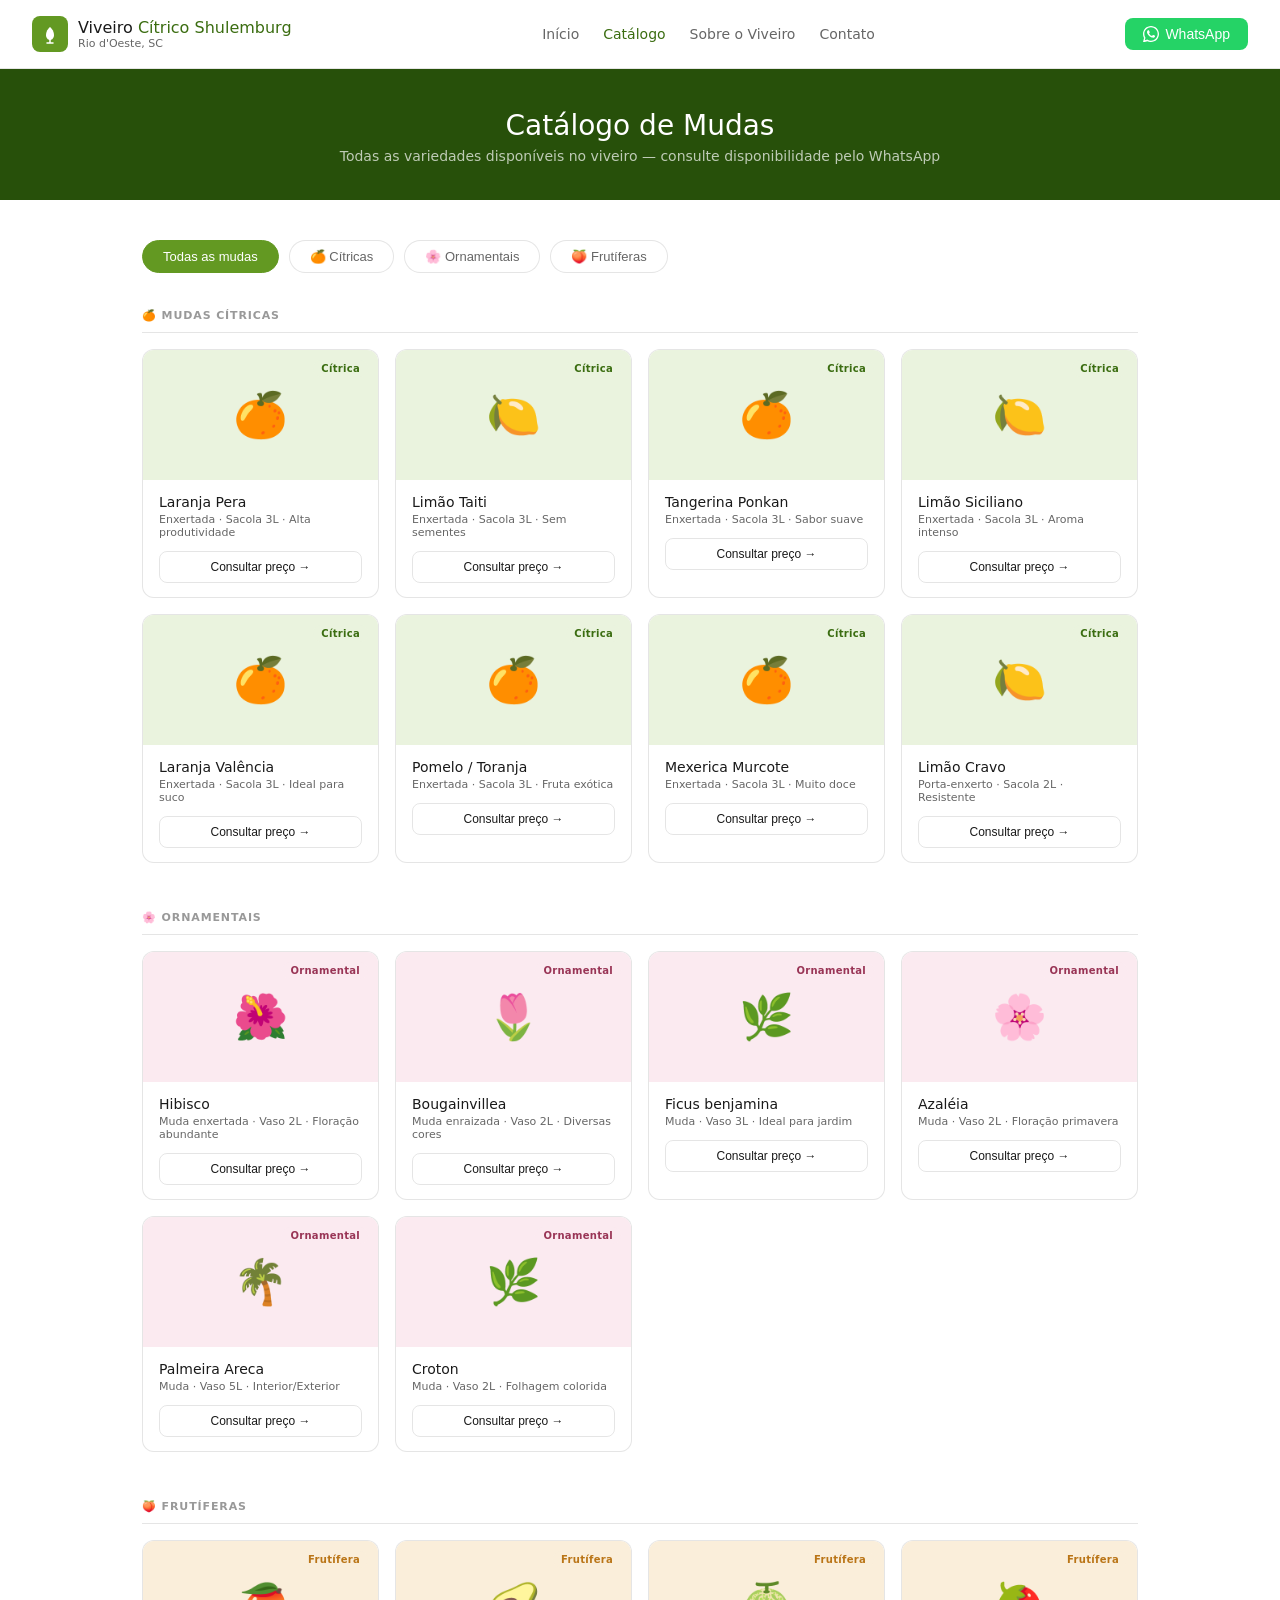
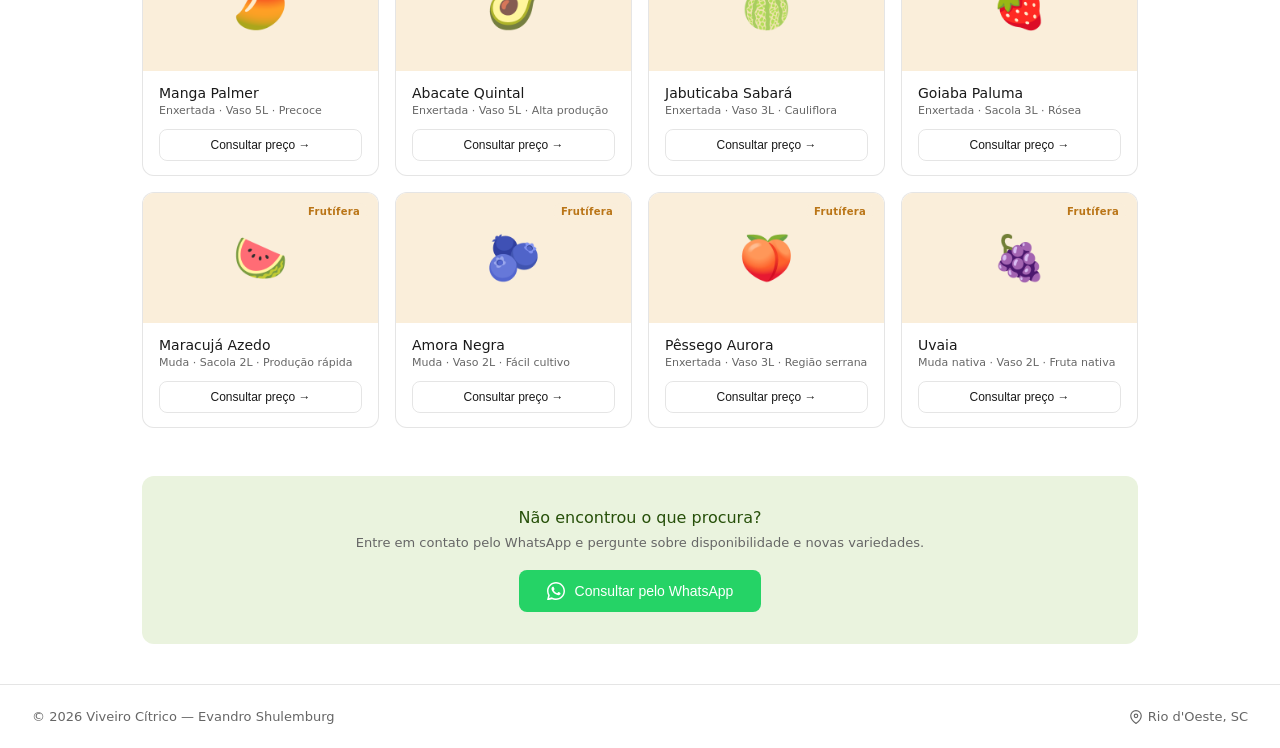
==== catalogo.html @ db536ab5 "Add files via upload" ====
<!DOCTYPE html>
<html lang="pt-BR">
<head>
  <meta charset="UTF-8" />
  <meta name="viewport" content="width=device-width, initial-scale=1.0" />
  <title>Catálogo — Viveiro Cítrico Shulemburg</title>
  <meta name="description" content="Catálogo completo de mudas cítricas, ornamentais e frutíferas. Viveiro Cítrico Shulemburg, Rio d'Oeste - SC." />
  <link rel="stylesheet" href="style.css" />
  <style>
    /* ===== CATÁLOGO PAGE ===== */
    .catalogo-hero {
      background: var(--green-dark);
      padding: 40px 32px 36px;
      text-align: center;
    }
    .catalogo-hero h1 {
      font-size: 28px;
      font-weight: 500;
      color: #fff;
      margin-bottom: 6px;
    }
    .catalogo-hero p {
      font-size: 14px;
      color: rgba(255,255,255,0.7);
    }

    .catalogo-body {
      max-width: 1060px;
      margin: 0 auto;
      padding: 40px 32px;
    }

    /* Filtros */
    .filtros {
      display: flex;
      gap: 10px;
      flex-wrap: wrap;
      margin-bottom: 36px;
    }
    .filtro-btn {
      padding: 8px 20px;
      border-radius: 24px;
      border: 1.5px solid var(--border);
      background: var(--white);
      font-size: 13px;
      cursor: pointer;
      color: var(--text-secondary);
      font-weight: 500;
      transition: all 0.15s;
    }
    .filtro-btn:hover {
      border-color: var(--green-main);
      color: var(--green-mid);
    }
    .filtro-btn.ativo {
      background: var(--green-main);
      border-color: var(--green-main);
      color: #fff;
    }

    /* Grid de produtos */
    .cat-products-grid {
      display: grid;
      grid-template-columns: repeat(4, minmax(0, 1fr));
      gap: 16px;
    }

    .cat-prod-card {
      background: var(--white);
      border: 0.5px solid var(--border);
      border-radius: var(--radius-lg);
      overflow: hidden;
      transition: border-color 0.15s, box-shadow 0.15s;
      cursor: pointer;
    }
    .cat-prod-card:hover {
      border-color: var(--green-main);
      box-shadow: 0 4px 16px rgba(99,153,34,0.1);
    }
    .cat-prod-img {
      height: 130px;
      display: flex;
      align-items: center;
      justify-content: center;
      font-size: 44px;
      position: relative;
    }
    .cat-prod-badge {
      position: absolute;
      top: 10px;
      right: 10px;
      font-size: 10px;
      font-weight: 600;
      padding: 3px 8px;
      border-radius: 10px;
      letter-spacing: 0.03em;
    }
    .badge-citrico   { background: var(--green-light); color: var(--green-mid); }
    .badge-ornamental{ background: var(--pink-light); color: var(--pink-main); }
    .badge-frutifera { background: var(--amber-light); color: var(--amber-main); }

    .cat-prod-body {
      padding: 14px 16px;
    }
    .cat-prod-name {
      font-size: 14px;
      font-weight: 500;
      color: var(--text-primary);
      margin-bottom: 3px;
    }
    .cat-prod-detail {
      font-size: 11px;
      color: var(--text-secondary);
      margin-bottom: 12px;
    }
    .cat-prod-cta {
      display: block;
      width: 100%;
      background: transparent;
      border: 0.5px solid var(--border);
      border-radius: var(--radius-md);
      padding: 8px;
      font-size: 12px;
      cursor: pointer;
      color: var(--text-primary);
      transition: background 0.15s;
    }
    .cat-prod-cta:hover {
      background: var(--bg-secondary);
    }

    .catalogo-section-label {
      font-size: 11px;
      font-weight: 600;
      letter-spacing: 0.08em;
      text-transform: uppercase;
      color: var(--text-muted);
      margin-bottom: 16px;
      padding-bottom: 10px;
      border-bottom: 0.5px solid var(--border);
    }

    .catalogo-group {
      margin-bottom: 48px;
    }

    .empty-state {
      text-align: center;
      padding: 60px 20px;
      color: var(--text-secondary);
      font-size: 15px;
    }

    @media (max-width: 900px) {
      .cat-products-grid { grid-template-columns: repeat(3, 1fr); }
    }
    @media (max-width: 680px) {
      .cat-products-grid { grid-template-columns: repeat(2, 1fr); }
    }
    @media (max-width: 420px) {
      .cat-products-grid { grid-template-columns: 1fr; }
    }
  </style>
</head>
<body>

  <!-- NAVBAR -->
  <nav class="nav">
    <a href="index.html" class="logo" style="text-decoration:none;">
      <div class="logo-icon">
        <svg viewBox="0 0 20 20" fill="none" xmlns="http://www.w3.org/2000/svg">
          <path d="M10 3C10 3 6 6 6 11C6 13.8 7.8 16 10 16C12.2 16 14 13.8 14 11C14 6 10 3 10 3Z" fill="white"/>
          <path d="M10 16V19M7 19H13" stroke="white" stroke-width="1.5" stroke-linecap="round"/>
        </svg>
      </div>
      <div>
        <div class="logo-name">Viveiro <span>Cítrico Shulemburg</span></div>
        <div class="logo-sub">Rio d'Oeste, SC</div>
      </div>
    </a>
    <div class="nav-links">
      <a href="index.html">Início</a>
      <a href="catalogo.html" class="active">Catálogo</a>
      <a href="viveiro.html">Sobre o Viveiro</a>
      <a href="index.html#contato">Contato</a>
    </div>
    <button class="wpp-btn">
      <svg width="16" height="16" viewBox="0 0 24 24" fill="currentColor">
        <path d="M17.472 14.382c-.297-.149-1.758-.867-2.03-.967-.273-.099-.471-.148-.67.15-.197.297-.767.966-.94 1.164-.173.199-.347.223-.644.075-.297-.15-1.255-.463-2.39-1.475-.883-.788-1.48-1.761-1.653-2.059-.173-.297-.018-.458.13-.606.134-.133.298-.347.446-.52.149-.174.198-.298.298-.497.099-.198.05-.371-.025-.52-.075-.149-.669-1.612-.916-2.207-.242-.579-.487-.5-.669-.51-.173-.008-.371-.01-.57-.01-.198 0-.52.074-.792.372-.272.297-1.04 1.016-1.04 2.479 0 1.462 1.065 2.875 1.213 3.074.149.198 2.096 3.2 5.077 4.487.709.306 1.262.489 1.694.625.712.227 1.36.195 1.871.118.571-.085 1.758-.719 2.006-1.413.248-.694.248-1.289.173-1.413-.074-.124-.272-.198-.57-.347z"/>
        <path d="M12 0C5.373 0 0 5.373 0 12c0 2.123.554 4.118 1.522 5.847L.057 23.853a.5.5 0 0 0 .609.608l6.007-1.464A11.939 11.939 0 0 0 12 24c6.627 0 12-5.373 12-12S18.627 0 12 0zm0 22a9.952 9.952 0 0 1-5.093-1.396l-.363-.215-3.769.918.936-3.669-.236-.378A9.952 9.952 0 0 1 2 12C2 6.477 6.477 2 12 2s10 4.477 10 10-4.477 10-10 10z"/>
      </svg>
      WhatsApp
    </button>
  </nav>

  <!-- HERO DA PÁGINA -->
  <div class="catalogo-hero">
    <h1>Catálogo de Mudas</h1>
    <p>Todas as variedades disponíveis no viveiro — consulte disponibilidade pelo WhatsApp</p>
  </div>

  <!-- CORPO DO CATÁLOGO -->
  <div class="catalogo-body">

    <!-- FILTROS -->
    <div class="filtros">
      <button class="filtro-btn ativo" data-cat="todos">Todas as mudas</button>
      <button class="filtro-btn" data-cat="citrico">🍊 Cítricas</button>
      <button class="filtro-btn" data-cat="ornamental">🌸 Ornamentais</button>
      <button class="filtro-btn" data-cat="frutifera">🍑 Frutíferas</button>
    </div>

    <!-- GRUPO: CÍTRICAS -->
    <div class="catalogo-group" data-group="citrico">
      <div class="catalogo-section-label">🍊 Mudas Cítricas</div>
      <div class="cat-products-grid">

        <div class="cat-prod-card" data-cat="citrico">
          <div class="cat-prod-img" style="background:#EAF3DE;">🍊
            <span class="cat-prod-badge badge-citrico">Cítrica</span>
          </div>
          <div class="cat-prod-body">
            <div class="cat-prod-name">Laranja Pera</div>
            <div class="cat-prod-detail">Enxertada · Sacola 3L · Alta produtividade</div>
            <button class="cat-prod-cta">Consultar preço →</button>
          </div>
        </div>

        <div class="cat-prod-card" data-cat="citrico">
          <div class="cat-prod-img" style="background:#EAF3DE;">🍋
            <span class="cat-prod-badge badge-citrico">Cítrica</span>
          </div>
          <div class="cat-prod-body">
            <div class="cat-prod-name">Limão Taiti</div>
            <div class="cat-prod-detail">Enxertada · Sacola 3L · Sem sementes</div>
            <button class="cat-prod-cta">Consultar preço →</button>
          </div>
        </div>

        <div class="cat-prod-card" data-cat="citrico">
          <div class="cat-prod-img" style="background:#EAF3DE;">🍊
            <span class="cat-prod-badge badge-citrico">Cítrica</span>
          </div>
          <div class="cat-prod-body">
            <div class="cat-prod-name">Tangerina Ponkan</div>
            <div class="cat-prod-detail">Enxertada · Sacola 3L · Sabor suave</div>
            <button class="cat-prod-cta">Consultar preço →</button>
          </div>
        </div>

        <div class="cat-prod-card" data-cat="citrico">
          <div class="cat-prod-img" style="background:#EAF3DE;">🍋
            <span class="cat-prod-badge badge-citrico">Cítrica</span>
          </div>
          <div class="cat-prod-body">
            <div class="cat-prod-name">Limão Siciliano</div>
            <div class="cat-prod-detail">Enxertada · Sacola 3L · Aroma intenso</div>
            <button class="cat-prod-cta">Consultar preço →</button>
          </div>
        </div>

        <div class="cat-prod-card" data-cat="citrico">
          <div class="cat-prod-img" style="background:#EAF3DE;">🍊
            <span class="cat-prod-badge badge-citrico">Cítrica</span>
          </div>
          <div class="cat-prod-body">
            <div class="cat-prod-name">Laranja Valência</div>
            <div class="cat-prod-detail">Enxertada · Sacola 3L · Ideal para suco</div>
            <button class="cat-prod-cta">Consultar preço →</button>
          </div>
        </div>

        <div class="cat-prod-card" data-cat="citrico">
          <div class="cat-prod-img" style="background:#EAF3DE;">🍊
            <span class="cat-prod-badge badge-citrico">Cítrica</span>
          </div>
          <div class="cat-prod-body">
            <div class="cat-prod-name">Pomelo / Toranja</div>
            <div class="cat-prod-detail">Enxertada · Sacola 3L · Fruta exótica</div>
            <button class="cat-prod-cta">Consultar preço →</button>
          </div>
        </div>

        <div class="cat-prod-card" data-cat="citrico">
          <div class="cat-prod-img" style="background:#EAF3DE;">🍊
            <span class="cat-prod-badge badge-citrico">Cítrica</span>
          </div>
          <div class="cat-prod-body">
            <div class="cat-prod-name">Mexerica Murcote</div>
            <div class="cat-prod-detail">Enxertada · Sacola 3L · Muito doce</div>
            <button class="cat-prod-cta">Consultar preço →</button>
          </div>
        </div>

        <div class="cat-prod-card" data-cat="citrico">
          <div class="cat-prod-img" style="background:#EAF3DE;">🍋
            <span class="cat-prod-badge badge-citrico">Cítrica</span>
          </div>
          <div class="cat-prod-body">
            <div class="cat-prod-name">Limão Cravo</div>
            <div class="cat-prod-detail">Porta-enxerto · Sacola 2L · Resistente</div>
            <button class="cat-prod-cta">Consultar preço →</button>
          </div>
        </div>

      </div>
    </div>

    <!-- GRUPO: ORNAMENTAIS -->
    <div class="catalogo-group" data-group="ornamental">
      <div class="catalogo-section-label">🌸 Ornamentais</div>
      <div class="cat-products-grid">

        <div class="cat-prod-card" data-cat="ornamental">
          <div class="cat-prod-img" style="background:#FBEAF0;">🌺
            <span class="cat-prod-badge badge-ornamental">Ornamental</span>
          </div>
          <div class="cat-prod-body">
            <div class="cat-prod-name">Hibisco</div>
            <div class="cat-prod-detail">Muda enxertada · Vaso 2L · Floração abundante</div>
            <button class="cat-prod-cta">Consultar preço →</button>
          </div>
        </div>

        <div class="cat-prod-card" data-cat="ornamental">
          <div class="cat-prod-img" style="background:#FBEAF0;">🌷
            <span class="cat-prod-badge badge-ornamental">Ornamental</span>
          </div>
          <div class="cat-prod-body">
            <div class="cat-prod-name">Bougainvillea</div>
            <div class="cat-prod-detail">Muda enraizada · Vaso 2L · Diversas cores</div>
            <button class="cat-prod-cta">Consultar preço →</button>
          </div>
        </div>

        <div class="cat-prod-card" data-cat="ornamental">
          <div class="cat-prod-img" style="background:#FBEAF0;">🌿
            <span class="cat-prod-badge badge-ornamental">Ornamental</span>
          </div>
          <div class="cat-prod-body">
            <div class="cat-prod-name">Ficus benjamina</div>
            <div class="cat-prod-detail">Muda · Vaso 3L · Ideal para jardim</div>
            <button class="cat-prod-cta">Consultar preço →</button>
          </div>
        </div>

        <div class="cat-prod-card" data-cat="ornamental">
          <div class="cat-prod-img" style="background:#FBEAF0;">🌸
            <span class="cat-prod-badge badge-ornamental">Ornamental</span>
          </div>
          <div class="cat-prod-body">
            <div class="cat-prod-name">Azaléia</div>
            <div class="cat-prod-detail">Muda · Vaso 2L · Floração primavera</div>
            <button class="cat-prod-cta">Consultar preço →</button>
          </div>
        </div>

        <div class="cat-prod-card" data-cat="ornamental">
          <div class="cat-prod-img" style="background:#FBEAF0;">🌴
            <span class="cat-prod-badge badge-ornamental">Ornamental</span>
          </div>
          <div class="cat-prod-body">
            <div class="cat-prod-name">Palmeira Areca</div>
            <div class="cat-prod-detail">Muda · Vaso 5L · Interior/Exterior</div>
            <button class="cat-prod-cta">Consultar preço →</button>
          </div>
        </div>

        <div class="cat-prod-card" data-cat="ornamental">
          <div class="cat-prod-img" style="background:#FBEAF0;">🌿
            <span class="cat-prod-badge badge-ornamental">Ornamental</span>
          </div>
          <div class="cat-prod-body">
            <div class="cat-prod-name">Croton</div>
            <div class="cat-prod-detail">Muda · Vaso 2L · Folhagem colorida</div>
            <button class="cat-prod-cta">Consultar preço →</button>
          </div>
        </div>

      </div>
    </div>

    <!-- GRUPO: FRUTÍFERAS -->
    <div class="catalogo-group" data-group="frutifera">
      <div class="catalogo-section-label">🍑 Frutíferas</div>
      <div class="cat-products-grid">

        <div class="cat-prod-card" data-cat="frutifera">
          <div class="cat-prod-img" style="background:#FAEEDA;">🥭
            <span class="cat-prod-badge badge-frutifera">Frutífera</span>
          </div>
          <div class="cat-prod-body">
            <div class="cat-prod-name">Manga Palmer</div>
            <div class="cat-prod-detail">Enxertada · Vaso 5L · Precoce</div>
            <button class="cat-prod-cta">Consultar preço →</button>
          </div>
        </div>

        <div class="cat-prod-card" data-cat="frutifera">
          <div class="cat-prod-img" style="background:#FAEEDA;">🥑
            <span class="cat-prod-badge badge-frutifera">Frutífera</span>
          </div>
          <div class="cat-prod-body">
            <div class="cat-prod-name">Abacate Quintal</div>
            <div class="cat-prod-detail">Enxertada · Vaso 5L · Alta produção</div>
            <button class="cat-prod-cta">Consultar preço →</button>
          </div>
        </div>

        <div class="cat-prod-card" data-cat="frutifera">
          <div class="cat-prod-img" style="background:#FAEEDA;">🍈
            <span class="cat-prod-badge badge-frutifera">Frutífera</span>
          </div>
          <div class="cat-prod-body">
            <div class="cat-prod-name">Jabuticaba Sabará</div>
            <div class="cat-prod-detail">Enxertada · Vaso 3L · Cauliflora</div>
            <button class="cat-prod-cta">Consultar preço →</button>
          </div>
        </div>

        <div class="cat-prod-card" data-cat="frutifera">
          <div class="cat-prod-img" style="background:#FAEEDA;">🍓
            <span class="cat-prod-badge badge-frutifera">Frutífera</span>
          </div>
          <div class="cat-prod-body">
            <div class="cat-prod-name">Goiaba Paluma</div>
            <div class="cat-prod-detail">Enxertada · Sacola 3L · Rósea</div>
            <button class="cat-prod-cta">Consultar preço →</button>
          </div>
        </div>

        <div class="cat-prod-card" data-cat="frutifera">
          <div class="cat-prod-img" style="background:#FAEEDA;">🍉
            <span class="cat-prod-badge badge-frutifera">Frutífera</span>
          </div>
          <div class="cat-prod-body">
            <div class="cat-prod-name">Maracujá Azedo</div>
            <div class="cat-prod-detail">Muda · Sacola 2L · Produção rápida</div>
            <button class="cat-prod-cta">Consultar preço →</button>
          </div>
        </div>

        <div class="cat-prod-card" data-cat="frutifera">
          <div class="cat-prod-img" style="background:#FAEEDA;">🫐
            <span class="cat-prod-badge badge-frutifera">Frutífera</span>
          </div>
          <div class="cat-prod-body">
            <div class="cat-prod-name">Amora Negra</div>
            <div class="cat-prod-detail">Muda · Vaso 2L · Fácil cultivo</div>
            <button class="cat-prod-cta">Consultar preço →</button>
          </div>
        </div>

        <div class="cat-prod-card" data-cat="frutifera">
          <div class="cat-prod-img" style="background:#FAEEDA;">🍑
            <span class="cat-prod-badge badge-frutifera">Frutífera</span>
          </div>
          <div class="cat-prod-body">
            <div class="cat-prod-name">Pêssego Aurora</div>
            <div class="cat-prod-detail">Enxertada · Vaso 3L · Região serrana</div>
            <button class="cat-prod-cta">Consultar preço →</button>
          </div>
        </div>

        <div class="cat-prod-card" data-cat="frutifera">
          <div class="cat-prod-img" style="background:#FAEEDA;">🍇
            <span class="cat-prod-badge badge-frutifera">Frutífera</span>
          </div>
          <div class="cat-prod-body">
            <div class="cat-prod-name">Uvaia</div>
            <div class="cat-prod-detail">Muda nativa · Vaso 2L · Fruta nativa</div>
            <button class="cat-prod-cta">Consultar preço →</button>
          </div>
        </div>

      </div>
    </div>

    <!-- CTA -->
    <div style="background: var(--green-light); border-radius: var(--radius-lg); padding: 32px; text-align:center; margin-top: 8px;">
      <div style="font-size:16px; font-weight:500; color: var(--green-dark); margin-bottom:8px;">Não encontrou o que procura?</div>
      <p style="font-size:13px; color: var(--text-secondary); margin-bottom:20px;">Entre em contato pelo WhatsApp e pergunte sobre disponibilidade e novas variedades.</p>
      <button class="wpp-big" style="font-size:14px; padding: 12px 28px;">
        <svg width="18" height="18" viewBox="0 0 24 24" fill="currentColor">
          <path d="M17.472 14.382c-.297-.149-1.758-.867-2.03-.967-.273-.099-.471-.148-.67.15-.197.297-.767.966-.94 1.164-.173.199-.347.223-.644.075-.297-.15-1.255-.463-2.39-1.475-.883-.788-1.48-1.761-1.653-2.059-.173-.297-.018-.458.13-.606.134-.133.298-.347.446-.52.149-.174.198-.298.298-.497.099-.198.05-.371-.025-.52-.075-.149-.669-1.612-.916-2.207-.242-.579-.487-.5-.669-.51-.173-.008-.371-.01-.57-.01-.198 0-.52.074-.792.372-.272.297-1.04 1.016-1.04 2.479 0 1.462 1.065 2.875 1.213 3.074.149.198 2.096 3.2 5.077 4.487.709.306 1.262.489 1.694.625.712.227 1.36.195 1.871.118.571-.085 1.758-.719 2.006-1.413.248-.694.248-1.289.173-1.413-.074-.124-.272-.198-.57-.347z"/>
          <path d="M12 0C5.373 0 0 5.373 0 12c0 2.123.554 4.118 1.522 5.847L.057 23.853a.5.5 0 0 0 .609.608l6.007-1.464A11.939 11.939 0 0 0 12 24c6.627 0 12-5.373 12-12S18.627 0 12 0zm0 22a9.952 9.952 0 0 1-5.093-1.396l-.363-.215-3.769.918.936-3.669-.236-.378A9.952 9.952 0 0 1 2 12C2 6.477 6.477 2 12 2s10 4.477 10 10-4.477 10-10 10z"/>
        </svg>
        Consultar pelo WhatsApp
      </button>
    </div>

  </div>

  <!-- FOOTER -->
  <footer class="footer">
    <div class="footer-copy">&copy; 2026 Viveiro Cítrico &mdash; Evandro Shulemburg</div>
    <div class="footer-loc">
      <svg width="14" height="14" viewBox="0 0 24 24" fill="none" stroke="currentColor" stroke-width="2">
        <path d="M21 10c0 7-9 13-9 13s-9-6-9-13a9 9 0 0 1 18 0z"/>
        <circle cx="12" cy="10" r="3"/>
      </svg>
      Rio d'Oeste, SC
    </div>
  </footer>

  <script src="script.js"></script>
  <script>
    // Filtro de categorias
    const filtros = document.querySelectorAll('.filtro-btn');
    const grupos = document.querySelectorAll('.catalogo-group');

    function aplicarFiltro(cat) {
      filtros.forEach(b => b.classList.toggle('ativo', b.dataset.cat === cat));

      if (cat === 'todos') {
        grupos.forEach(g => g.style.display = '');
      } else {
        grupos.forEach(g => {
          g.style.display = g.dataset.group === cat ? '' : 'none';
        });
      }
    }

    filtros.forEach(btn => {
      btn.addEventListener('click', () => aplicarFiltro(btn.dataset.cat));
    });

    // Aplica filtro via URL param (?cat=citrico)
    const params = new URLSearchParams(window.location.search);
    const catParam = params.get('cat');
    if (catParam) aplicarFiltro(catParam);

    // WhatsApp nos cards
    document.querySelectorAll('.cat-prod-cta').forEach(btn => {
      btn.addEventListener('click', (e) => {
        const nome = e.target.closest('.cat-prod-card').querySelector('.cat-prod-name').textContent;
        const WHATSAPP_NUMBER = '5547988612395';
        const msg = encodeURIComponent(`Olá! Gostaria de saber o preço e disponibilidade da muda de *${nome}*.`);
        window.open(`https://wa.me/${WHATSAPP_NUMBER}?text=${msg}`, '_blank');
      });
    });
  </script>
</body>
</html>
---- style.css ----
* {
  box-sizing: border-box;
  margin: 0;
  padding: 0;
}

:root {
  --green-dark: #27500A;
  --green-mid: #3B6D11;
  --green-main: #639922;
  --green-light: #EAF3DE;
  --green-pale: #C0DD97;
  --amber-main: #BA7517;
  --amber-light: #FAEEDA;
  --pink-main: #993556;
  --pink-light: #FBEAF0;
  --white: #ffffff;
  --text-primary: #1a1a1a;
  --text-secondary: #666666;
  --text-muted: #999999;
  --border: rgba(0,0,0,0.1);
  --bg-secondary: #f7f7f5;
  --radius-md: 8px;
  --radius-lg: 12px;
}

body {
  font-family: 'Segoe UI', system-ui, sans-serif;
  color: var(--text-primary);
  background: var(--white);
}

/* ===== NAVBAR ===== */
.nav {
  display: flex;
  justify-content: space-between;
  align-items: center;
  padding: 16px 32px;
  border-bottom: 0.5px solid var(--border);
  background: var(--white);
  position: sticky;
  top: 0;
  z-index: 10;
}

.logo {
  display: flex;
  align-items: center;
  gap: 10px;
}

.logo-icon {
  width: 36px;
  height: 36px;
  background: var(--green-main);
  border-radius: var(--radius-md);
  display: flex;
  align-items: center;
  justify-content: center;
}

.logo-icon svg {
  width: 20px;
  height: 20px;
}

.logo-name {
  font-size: 16px;
  font-weight: 500;
  color: var(--text-primary);
}

.logo-name span {
  color: var(--green-mid);
}

.logo-sub {
  font-size: 11px;
  color: var(--text-secondary);
}

.nav-links {
  display: flex;
  gap: 24px;
}

.nav-links a {
  font-size: 14px;
  color: var(--text-secondary);
  text-decoration: none;
  cursor: pointer;
  transition: color 0.15s;
}

.nav-links a:hover {
  color: var(--text-primary);
}

.nav-links a.active {
  color: var(--green-mid);
  font-weight: 500;
}

.wpp-btn {
  background: #25D366;
  color: #fff;
  border: none;
  padding: 8px 18px;
  border-radius: var(--radius-md);
  font-size: 14px;
  font-weight: 500;
  cursor: pointer;
  display: flex;
  align-items: center;
  gap: 6px;
  transition: background 0.15s;
}

.wpp-btn:hover {
  background: #1ebe5a;
}

/* ===== HERO ===== */
.hero {
  position: relative;
  height: 420px;
  display: flex;
  align-items: center;
  justify-content: center;
  flex-direction: column;
  text-align: center;
  padding: 0 24px;
  overflow: hidden;
}

.hero-bg {
  position: absolute;
  inset: 0;
  background: repeating-linear-gradient(
    135deg,
    #3B6D11 0px,
    #3B6D11 20px,
    #27500A 20px,
    #27500A 40px
  );
  opacity: 0.7;
}

.hero-overlay {
  position: absolute;
  inset: 0;
  background: rgba(0, 0, 0, 0.45);
}

.hero-content {
  position: relative;
  z-index: 2;
}

.hero-badge {
  background: rgba(255, 255, 255, 0.15);
  color: #fff;
  font-size: 12px;
  padding: 4px 14px;
  border-radius: 20px;
  border: 0.5px solid rgba(255, 255, 255, 0.3);
  display: inline-block;
  margin-bottom: 14px;
}

.hero h1 {
  font-size: 34px;
  font-weight: 500;
  color: #fff;
  margin-bottom: 12px;
  line-height: 1.2;
}

.hero h1 span {
  color: var(--green-pale);
}

.hero p {
  font-size: 15px;
  color: rgba(255, 255, 255, 0.8);
  max-width: 520px;
  margin: 0 auto 24px;
  line-height: 1.6;
}

.hero-actions {
  display: flex;
  gap: 12px;
  justify-content: center;
  flex-wrap: wrap;
}

.btn-primary {
  background: var(--green-main);
  color: #fff;
  border: none;
  padding: 12px 24px;
  border-radius: var(--radius-md);
  font-size: 14px;
  font-weight: 500;
  cursor: pointer;
  transition: background 0.15s;
}

.btn-primary:hover {
  background: var(--green-mid);
}

.btn-outline {
  background: transparent;
  color: #fff;
  border: 1.5px solid rgba(255, 255, 255, 0.6);
  padding: 12px 24px;
  border-radius: var(--radius-md);
  font-size: 14px;
  cursor: pointer;
  transition: background 0.15s;
}

.btn-outline:hover {
  background: rgba(255, 255, 255, 0.1);
}

/* ===== STATS BAR ===== */
.stats-bar {
  display: flex;
  justify-content: center;
  background: var(--white);
  border-bottom: 0.5px solid var(--border);
}

.stat-item {
  padding: 20px 40px;
  text-align: center;
  border-right: 0.5px solid var(--border);
}

.stat-item:last-child {
  border-right: none;
}

.stat-num {
  font-size: 22px;
  font-weight: 500;
  color: var(--green-mid);
}

.stat-label {
  font-size: 12px;
  color: var(--text-secondary);
  margin-top: 2px;
}

/* ===== SECTIONS ===== */
.section {
  padding: 48px 32px;
  max-width: 1000px;
  margin: 0 auto;
}

.section-title {
  font-size: 22px;
  font-weight: 500;
  color: var(--text-primary);
  margin-bottom: 6px;
}

.section-sub {
  font-size: 14px;
  color: var(--text-secondary);
  margin-bottom: 32px;
}

/* ===== CATEGORIES ===== */
.cat-grid {
  display: grid;
  grid-template-columns: repeat(3, minmax(0, 1fr));
  gap: 16px;
}

a.cat-card {
  text-decoration: none;
  color: inherit;
  display: block;
}

.cat-card {
  background: var(--white);
  border: 0.5px solid var(--border);
  border-radius: var(--radius-lg);
  padding: 24px 20px;
  cursor: pointer;
  transition: border-color 0.15s;
}

.cat-card:hover {
  border-color: var(--green-main);
}

.cat-icon {
  width: 44px;
  height: 44px;
  border-radius: var(--radius-md);
  display: flex;
  align-items: center;
  justify-content: center;
  margin-bottom: 14px;
  font-size: 22px;
}

.cat-icon.citrico  { background: var(--green-light); }
.cat-icon.ornamental { background: var(--pink-light); }
.cat-icon.frutifera  { background: var(--amber-light); }

.cat-name {
  font-size: 15px;
  font-weight: 500;
  color: var(--text-primary);
  margin-bottom: 4px;
}

.cat-desc {
  font-size: 13px;
  color: var(--text-secondary);
  line-height: 1.5;
}

.cat-tag {
  display: inline-block;
  margin-top: 12px;
  font-size: 11px;
  font-weight: 500;
  padding: 3px 10px;
  border-radius: 20px;
}

.tag-green  { background: var(--green-light);  color: var(--green-mid); }
.tag-pink   { background: var(--pink-light);   color: var(--pink-main); }
.tag-amber  { background: var(--amber-light);  color: var(--amber-main); }

/* ===== PRODUCTS ===== */
.products-grid {
  display: grid;
  grid-template-columns: repeat(4, minmax(0, 1fr));
  gap: 14px;
}

.prod-card {
  background: var(--white);
  border: 0.5px solid var(--border);
  border-radius: var(--radius-lg);
  overflow: hidden;
  transition: border-color 0.15s;
}

.prod-card:hover {
  border-color: var(--green-main);
}

.prod-img {
  height: 110px;
  display: flex;
  align-items: center;
  justify-content: center;
  font-size: 36px;
}

.prod-body {
  padding: 12px 14px;
}

.prod-name {
  font-size: 13px;
  font-weight: 500;
  color: var(--text-primary);
  margin-bottom: 4px;
}

.prod-detail {
  font-size: 11px;
  color: var(--text-secondary);
}

.prod-cta {
  display: block;
  width: 100%;
  margin-top: 10px;
  background: transparent;
  border: 0.5px solid var(--border);
  border-radius: var(--radius-md);
  padding: 7px;
  font-size: 12px;
  cursor: pointer;
  color: var(--text-primary);
  transition: background 0.15s;
}

.prod-cta:hover {
  background: var(--bg-secondary);
}

/* ===== TESTIMONIALS ===== */
.testimonials {
  background: var(--bg-secondary);
  padding: 48px 32px;
}

.test-inner {
  max-width: 1000px;
  margin: 0 auto;
}

.test-grid {
  display: grid;
  grid-template-columns: repeat(3, minmax(0, 1fr));
  gap: 16px;
  margin-top: 32px;
}

.test-card {
  background: var(--white);
  border: 0.5px solid var(--border);
  border-radius: var(--radius-lg);
  padding: 20px;
}

.test-stars {
  color: var(--amber-main);
  font-size: 14px;
  margin-bottom: 10px;
}

.test-text {
  font-size: 13px;
  color: var(--text-secondary);
  line-height: 1.6;
  margin-bottom: 14px;
}

.test-author {
  display: flex;
  align-items: center;
  gap: 10px;
  border-top: 0.5px solid var(--border);
  padding-top: 12px;
}

.test-avatar {
  width: 32px;
  height: 32px;
  border-radius: 50%;
  background: var(--green-light);
  display: flex;
  align-items: center;
  justify-content: center;
  font-size: 12px;
  font-weight: 500;
  color: var(--green-mid);
  flex-shrink: 0;
}

.test-info-name {
  font-size: 13px;
  font-weight: 500;
  color: var(--text-primary);
}

.test-info-loc {
  font-size: 11px;
  color: var(--text-secondary);
}

/* ===== CTA SECTION ===== */
.cta-section {
  background: var(--green-dark);
  padding: 48px 32px;
  text-align: center;
}

.cta-section h2 {
  font-size: 26px;
  font-weight: 500;
  color: #fff;
  margin-bottom: 10px;
}

.cta-section p {
  font-size: 15px;
  color: rgba(255, 255, 255, 0.75);
  margin-bottom: 28px;
}

.wpp-big {
  background: #25D366;
  color: #fff;
  border: none;
  padding: 14px 32px;
  border-radius: var(--radius-md);
  font-size: 16px;
  font-weight: 500;
  cursor: pointer;
  display: inline-flex;
  align-items: center;
  gap: 10px;
  transition: background 0.15s;
}

.wpp-big:hover {
  background: #1ebe5a;
}

/* ===== FOOTER ===== */
.footer {
  padding: 24px 32px;
  border-top: 0.5px solid var(--border);
  display: flex;
  justify-content: space-between;
  align-items: center;
  flex-wrap: wrap;
  gap: 12px;
}

.footer-copy {
  font-size: 13px;
  color: var(--text-secondary);
}

.footer-loc {
  font-size: 13px;
  color: var(--text-secondary);
  display: flex;
  align-items: center;
  gap: 5px;
}

/* ===== CATALOG LINK BUTTON ===== */
.btn-catalogo-link {
  background: var(--white);
  color: var(--green-mid);
  border: 1.5px solid var(--green-main);
  padding: 11px 28px;
  border-radius: var(--radius-md);
  font-size: 14px;
  font-weight: 500;
  cursor: pointer;
  transition: background 0.15s;
}
.btn-catalogo-link:hover {
  background: var(--green-light);
}

/* ===== CONTACT INFO ===== */
.contato__info {
  display: flex;
  justify-content: center;
  gap: 24px;
  flex-wrap: wrap;
  padding: 36px 32px;
  background: var(--bg-secondary);
  border-top: 0.5px solid var(--border);
}
.info-card {
  display: flex;
  gap: 12px;
  align-items: flex-start;
}
.info-card__icon {
  font-size: 20px;
  margin-top: 2px;
}
.info-card strong {
  display: block;
  font-size: 13px;
  color: var(--text-primary);
  margin-bottom: 3px;
}
.info-card p {
  font-size: 13px;
  color: var(--text-secondary);
  line-height: 1.5;
}
.contato__mapa {
  height: 300px;
  width: 100%;
}
.contato__mapa iframe {
  width: 100%;
  height: 100%;
  border: 0;
}

/* ===== RESPONSIVE ===== */
@media (max-width: 768px) {
  .nav-links { display: none; }
  .cat-grid { grid-template-columns: 1fr; }
  .products-grid { grid-template-columns: repeat(2, minmax(0, 1fr)); }
  .test-grid { grid-template-columns: 1fr; }
  .stats-bar { flex-wrap: wrap; }
  .stat-item { border-right: none; border-bottom: 0.5px solid var(--border); }
  .hero h1 { font-size: 26px; }
}
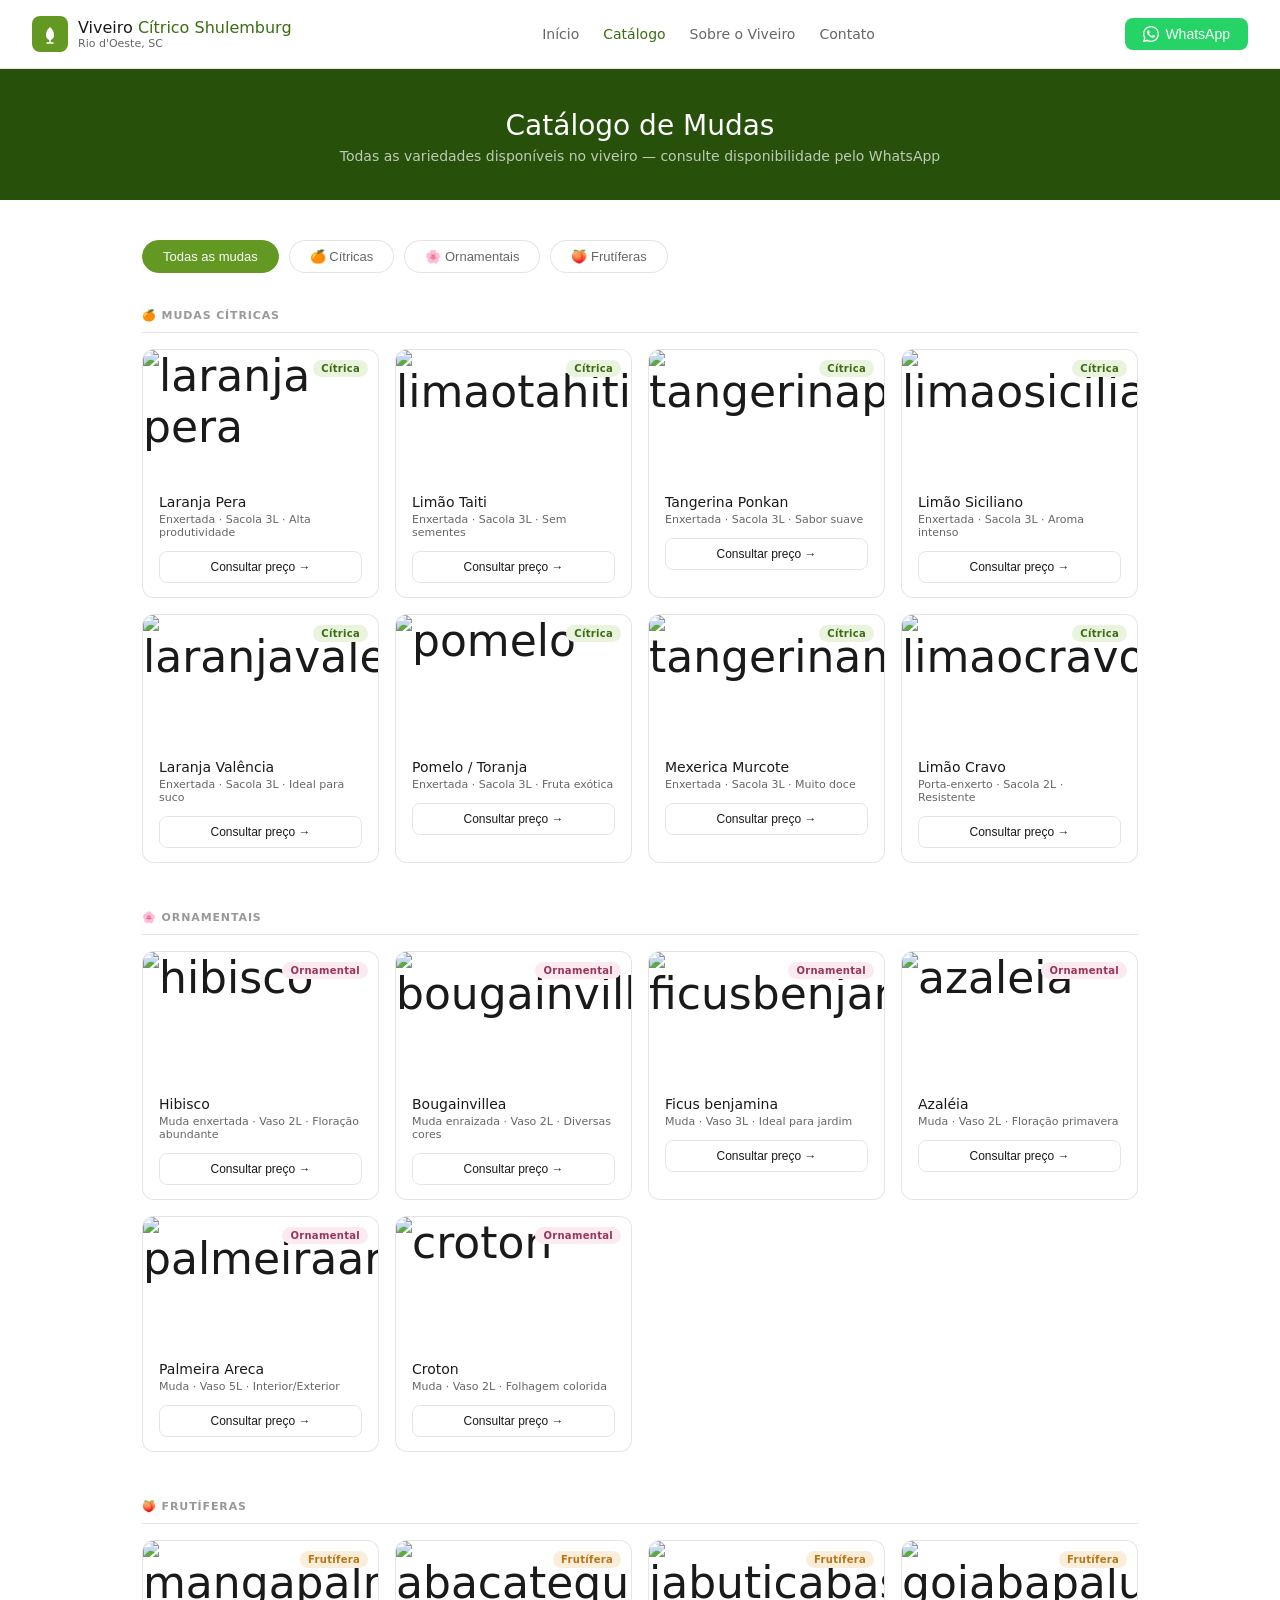
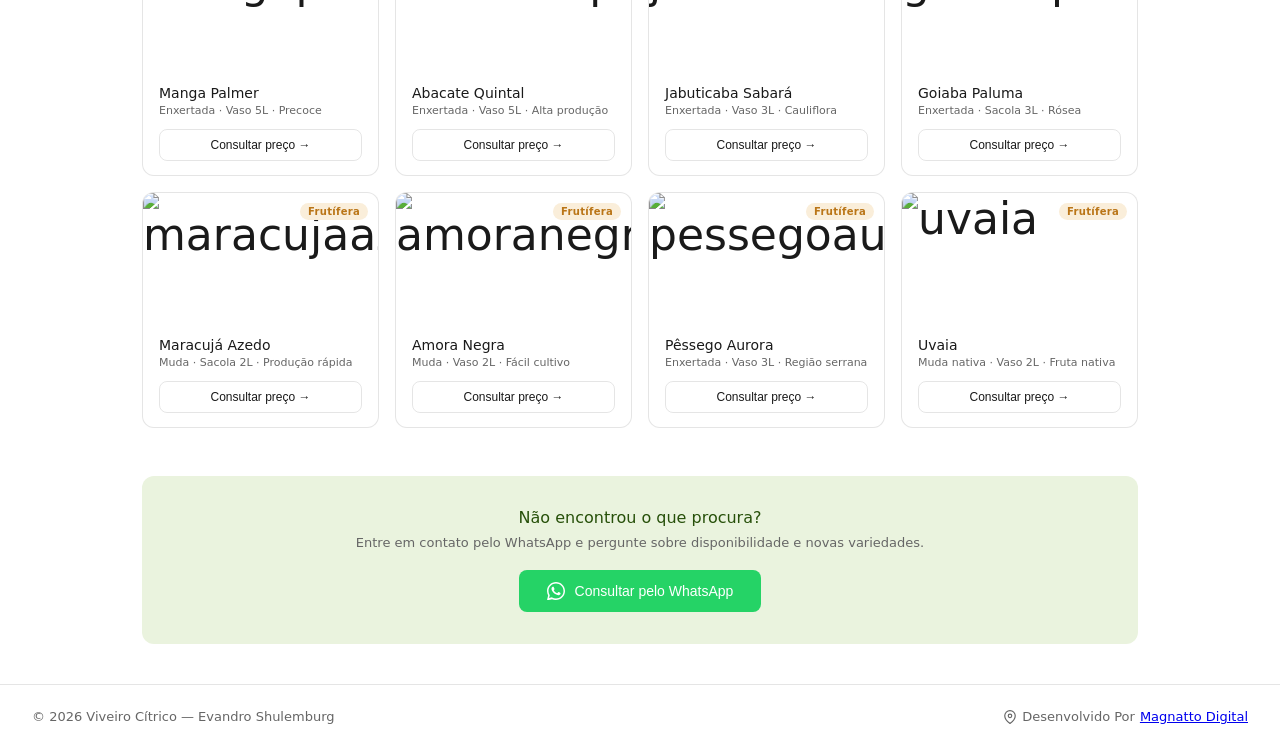
==== commit 861c9da2: "Add files via upload" ====
--- a/catalogo.html
+++ b/catalogo.html
@@ -6,6 +6,8 @@
   <title>Catálogo — Viveiro Cítrico Shulemburg</title>
   <meta name="description" content="Catálogo completo de mudas cítricas, ornamentais e frutíferas. Viveiro Cítrico Shulemburg, Rio d'Oeste - SC." />
   <link rel="stylesheet" href="style.css" />
+  <link rel="icon" href="favicon.svg" type="image/svg+xml">
+  <link rel="icon" href="favicon.svg" sizes="32x32">
   <style>
     /* ===== CATÁLOGO PAGE ===== */
     .catalogo-hero {
@@ -84,7 +86,15 @@
       justify-content: center;
       font-size: 44px;
       position: relative;
-    }
+      
+    }
+
+    .cat-prod-img img {
+      width: 100%;
+      height: 100%;
+      object-fit: contain;
+    }
+
     .cat-prod-badge {
       position: absolute;
       top: 10px;
@@ -191,7 +201,25 @@
       </svg>
       WhatsApp
     </button>
+    <button class="hamburger" id="hamburger" aria-label="Menu" aria-expanded="false">
+      <span></span><span></span><span></span>
+    </button>
   </nav>
+
+  <!-- MOBILE MENU -->
+  <div class="mobile-menu" id="mobileMenu">
+    <a href="index.html">Início</a>
+    <a href="catalogo.html" class="active">Catálogo</a>
+    <a href="viveiro.html">Sobre o Viveiro</a>
+    <a href="index.html#contato">Contato</a>
+    <a href="#" class="mobile-wpp wpp-btn">
+      <svg width="16" height="16" viewBox="0 0 24 24" fill="currentColor">
+        <path d="M17.472 14.382c-.297-.149-1.758-.867-2.03-.967-.273-.099-.471-.148-.67.15-.197.297-.767.966-.94 1.164-.173.199-.347.223-.644.075-.297-.15-1.255-.463-2.39-1.475-.883-.788-1.48-1.761-1.653-2.059-.173-.297-.018-.458.13-.606.134-.133.298-.347.446-.52.149-.174.198-.298.298-.497.099-.198.05-.371-.025-.52-.075-.149-.669-1.612-.916-2.207-.242-.579-.487-.5-.669-.51-.173-.008-.371-.01-.57-.01-.198 0-.52.074-.792.372-.272.297-1.04 1.016-1.04 2.479 0 1.462 1.065 2.875 1.213 3.074.149.198 2.096 3.2 5.077 4.487.709.306 1.262.489 1.694.625.712.227 1.36.195 1.871.118.571-.085 1.758-.719 2.006-1.413.248-.694.248-1.289.173-1.413-.074-.124-.272-.198-.57-.347z"/>
+        <path d="M12 0C5.373 0 0 5.373 0 12c0 2.123.554 4.118 1.522 5.847L.057 23.853a.5.5 0 0 0 .609.608l6.007-1.464A11.939 11.939 0 0 0 12 24c6.627 0 12-5.373 12-12S18.627 0 12 0zm0 22a9.952 9.952 0 0 1-5.093-1.396l-.363-.215-3.769.918.936-3.669-.236-.378A9.952 9.952 0 0 1 2 12C2 6.477 6.477 2 12 2s10 4.477 10 10-4.477 10-10 10z"/>
+      </svg>
+      WhatsApp
+    </a>
+  </div>
 
   <!-- HERO DA PÁGINA -->
   <div class="catalogo-hero">
@@ -216,7 +244,8 @@
       <div class="cat-products-grid">
 
         <div class="cat-prod-card" data-cat="citrico">
-          <div class="cat-prod-img" style="background:#EAF3DE;">🍊
+          <div class="cat-prod-img">
+            <img src="img/laranjapera.webp" alt="laranja pera">
             <span class="cat-prod-badge badge-citrico">Cítrica</span>
           </div>
           <div class="cat-prod-body">
@@ -227,7 +256,8 @@
         </div>
 
         <div class="cat-prod-card" data-cat="citrico">
-          <div class="cat-prod-img" style="background:#EAF3DE;">🍋
+          <div class="cat-prod-img">
+            <img src="img/limaotahiti.jpg" alt="limaotahiti">
             <span class="cat-prod-badge badge-citrico">Cítrica</span>
           </div>
           <div class="cat-prod-body">
@@ -238,7 +268,8 @@
         </div>
 
         <div class="cat-prod-card" data-cat="citrico">
-          <div class="cat-prod-img" style="background:#EAF3DE;">🍊
+          <div class="cat-prod-img">
+            <img src="img/tangerinaponkan.jpg" alt="tangerinaponkan">
             <span class="cat-prod-badge badge-citrico">Cítrica</span>
           </div>
           <div class="cat-prod-body">
@@ -249,7 +280,8 @@
         </div>
 
         <div class="cat-prod-card" data-cat="citrico">
-          <div class="cat-prod-img" style="background:#EAF3DE;">🍋
+          <div class="cat-prod-img">
+            <img src="img/limaosiciliano.webp" alt="limaosiciliano">
             <span class="cat-prod-badge badge-citrico">Cítrica</span>
           </div>
           <div class="cat-prod-body">
@@ -260,7 +292,8 @@
         </div>
 
         <div class="cat-prod-card" data-cat="citrico">
-          <div class="cat-prod-img" style="background:#EAF3DE;">🍊
+          <div class="cat-prod-img">
+            <img src="img/laranjavalencia.webp" alt="laranjavalencia">
             <span class="cat-prod-badge badge-citrico">Cítrica</span>
           </div>
           <div class="cat-prod-body">
@@ -271,7 +304,8 @@
         </div>
 
         <div class="cat-prod-card" data-cat="citrico">
-          <div class="cat-prod-img" style="background:#EAF3DE;">🍊
+          <div class="cat-prod-img">
+            <img src="img/pomelo.webp" alt="pomelo">
             <span class="cat-prod-badge badge-citrico">Cítrica</span>
           </div>
           <div class="cat-prod-body">
@@ -282,7 +316,8 @@
         </div>
 
         <div class="cat-prod-card" data-cat="citrico">
-          <div class="cat-prod-img" style="background:#EAF3DE;">🍊
+          <div class="cat-prod-img">
+            <img src="img/tangerinamurcot.webp" alt="tangerinamurcot">
             <span class="cat-prod-badge badge-citrico">Cítrica</span>
           </div>
           <div class="cat-prod-body">
@@ -293,7 +328,8 @@
         </div>
 
         <div class="cat-prod-card" data-cat="citrico">
-          <div class="cat-prod-img" style="background:#EAF3DE;">🍋
+          <div class="cat-prod-img">
+            <img src="img/limaocravo.webp" alt="limaocravo">
             <span class="cat-prod-badge badge-citrico">Cítrica</span>
           </div>
           <div class="cat-prod-body">
@@ -312,7 +348,8 @@
       <div class="cat-products-grid">
 
         <div class="cat-prod-card" data-cat="ornamental">
-          <div class="cat-prod-img" style="background:#FBEAF0;">🌺
+          <div class="cat-prod-img">
+            <img src="img/hibisco.webp" alt="hibisco">
             <span class="cat-prod-badge badge-ornamental">Ornamental</span>
           </div>
           <div class="cat-prod-body">
@@ -323,7 +360,8 @@
         </div>
 
         <div class="cat-prod-card" data-cat="ornamental">
-          <div class="cat-prod-img" style="background:#FBEAF0;">🌷
+          <div class="cat-prod-img">
+            <img src="img/bougainvillea.webp" alt="bougainvillea">
             <span class="cat-prod-badge badge-ornamental">Ornamental</span>
           </div>
           <div class="cat-prod-body">
@@ -334,7 +372,8 @@
         </div>
 
         <div class="cat-prod-card" data-cat="ornamental">
-          <div class="cat-prod-img" style="background:#FBEAF0;">🌿
+          <div class="cat-prod-img">
+            <img src="img/ficusbenjamina.webp" alt="ficusbenjamina">
             <span class="cat-prod-badge badge-ornamental">Ornamental</span>
           </div>
           <div class="cat-prod-body">
@@ -345,7 +384,8 @@
         </div>
 
         <div class="cat-prod-card" data-cat="ornamental">
-          <div class="cat-prod-img" style="background:#FBEAF0;">🌸
+          <div class="cat-prod-img">
+            <img src="img/azaleia.jpg" alt="azaleia">
             <span class="cat-prod-badge badge-ornamental">Ornamental</span>
           </div>
           <div class="cat-prod-body">
@@ -356,7 +396,8 @@
         </div>
 
         <div class="cat-prod-card" data-cat="ornamental">
-          <div class="cat-prod-img" style="background:#FBEAF0;">🌴
+          <div class="cat-prod-img">
+            <img src="img/palmeiraareca.webp" alt="palmeiraareca">
             <span class="cat-prod-badge badge-ornamental">Ornamental</span>
           </div>
           <div class="cat-prod-body">
@@ -367,7 +408,8 @@
         </div>
 
         <div class="cat-prod-card" data-cat="ornamental">
-          <div class="cat-prod-img" style="background:#FBEAF0;">🌿
+          <div class="cat-prod-img">
+            <img src="img/croton.jpeg" alt="croton">
             <span class="cat-prod-badge badge-ornamental">Ornamental</span>
           </div>
           <div class="cat-prod-body">
@@ -386,7 +428,8 @@
       <div class="cat-products-grid">
 
         <div class="cat-prod-card" data-cat="frutifera">
-          <div class="cat-prod-img" style="background:#FAEEDA;">🥭
+          <div class="cat-prod-img">
+            <img src="img/mangapalmer.jpeg" alt="mangapalmer">
             <span class="cat-prod-badge badge-frutifera">Frutífera</span>
           </div>
           <div class="cat-prod-body">
@@ -397,7 +440,8 @@
         </div>
 
         <div class="cat-prod-card" data-cat="frutifera">
-          <div class="cat-prod-img" style="background:#FAEEDA;">🥑
+          <div class="cat-prod-img">
+            <img src="img/abacatequintal.webp" alt="abacatequintal">
             <span class="cat-prod-badge badge-frutifera">Frutífera</span>
           </div>
           <div class="cat-prod-body">
@@ -408,7 +452,8 @@
         </div>
 
         <div class="cat-prod-card" data-cat="frutifera">
-          <div class="cat-prod-img" style="background:#FAEEDA;">🍈
+          <div class="cat-prod-img">
+            <img src="img/jabuticabasabara.webp" alt="jabuticabasabara">
             <span class="cat-prod-badge badge-frutifera">Frutífera</span>
           </div>
           <div class="cat-prod-body">
@@ -419,7 +464,8 @@
         </div>
 
         <div class="cat-prod-card" data-cat="frutifera">
-          <div class="cat-prod-img" style="background:#FAEEDA;">🍓
+          <div class="cat-prod-img">
+            <img src="img/goiabapaluma.webp" alt="goiabapaluma">
             <span class="cat-prod-badge badge-frutifera">Frutífera</span>
           </div>
           <div class="cat-prod-body">
@@ -430,7 +476,8 @@
         </div>
 
         <div class="cat-prod-card" data-cat="frutifera">
-          <div class="cat-prod-img" style="background:#FAEEDA;">🍉
+          <div class="cat-prod-img">
+            <img src="img/maracujaazedo.webp" alt="maracujaazedo">
             <span class="cat-prod-badge badge-frutifera">Frutífera</span>
           </div>
           <div class="cat-prod-body">
@@ -441,7 +488,8 @@
         </div>
 
         <div class="cat-prod-card" data-cat="frutifera">
-          <div class="cat-prod-img" style="background:#FAEEDA;">🫐
+          <div class="cat-prod-img">
+            <img src="img/amoranegra.webp" alt="amoranegra">
             <span class="cat-prod-badge badge-frutifera">Frutífera</span>
           </div>
           <div class="cat-prod-body">
@@ -452,7 +500,8 @@
         </div>
 
         <div class="cat-prod-card" data-cat="frutifera">
-          <div class="cat-prod-img" style="background:#FAEEDA;">🍑
+          <div class="cat-prod-img">
+            <img src="img/pessegoaurora.webp" alt="pessegoaurora">
             <span class="cat-prod-badge badge-frutifera">Frutífera</span>
           </div>
           <div class="cat-prod-body">
@@ -463,7 +512,8 @@
         </div>
 
         <div class="cat-prod-card" data-cat="frutifera">
-          <div class="cat-prod-img" style="background:#FAEEDA;">🍇
+          <div class="cat-prod-img">
+            <img src="img/uvaia.webp" alt="uvaia">
             <span class="cat-prod-badge badge-frutifera">Frutífera</span>
           </div>
           <div class="cat-prod-body">
@@ -499,7 +549,7 @@
         <path d="M21 10c0 7-9 13-9 13s-9-6-9-13a9 9 0 0 1 18 0z"/>
         <circle cx="12" cy="10" r="3"/>
       </svg>
-      Rio d'Oeste, SC
+      Desenvolvido Por  <a href="https://wa.me/5547988739362" target="_blank">Magnatto Digital</a>
     </div>
   </footer>
 
--- a/style.css
+++ b/style.css
@@ -136,21 +136,14 @@
 .hero-bg {
   position: absolute;
   inset: 0;
-  background: repeating-linear-gradient(
-    135deg,
-    #3B6D11 0px,
-    #3B6D11 20px,
-    #27500A 20px,
-    #27500A 40px
-  );
-  opacity: 0.7;
-}
-
-.hero-overlay {
-  position: absolute;
-  inset: 0;
-  background: rgba(0, 0, 0, 0.45);
-}
+  background:
+    radial-gradient(circle at center, rgba(0,0,0,0.2), rgba(0,0,0,0.6)),
+    linear-gradient(to bottom, rgba(0,0,0,0.1), rgba(0,0,0,0.5)),
+    url('img/hero.jpg');
+  background-size: cover;
+  background-position: center;
+}
+
 
 .hero-content {
   position: relative;
@@ -370,6 +363,12 @@
   font-size: 36px;
 }
 
+.prod-img img {
+  width: 100%;
+  height: 100%;
+  object-fit: contain;
+}
+
 .prod-body {
   padding: 12px 14px;
 }
@@ -594,9 +593,105 @@
   border: 0;
 }
 
+/* ===== HAMBURGER MENU ===== */
+.hamburger {
+  display: none;
+  flex-direction: column;
+  justify-content: center;
+  gap: 5px;
+  background: none;
+  border: none;
+  cursor: pointer;
+  padding: 6px;
+  border-radius: var(--radius-md);
+  transition: background 0.15s;
+}
+.hamburger:hover {
+  background: var(--bg-secondary);
+}
+.hamburger span {
+  display: block;
+  width: 22px;
+  height: 2px;
+  background: var(--text-primary);
+  border-radius: 2px;
+  transition: transform 0.25s ease, opacity 0.25s ease;
+  transform-origin: center;
+}
+.hamburger.open span:nth-child(1) {
+  transform: translateY(7px) rotate(45deg);
+}
+.hamburger.open span:nth-child(2) {
+  opacity: 0;
+  transform: scaleX(0);
+}
+.hamburger.open span:nth-child(3) {
+  transform: translateY(-7px) rotate(-45deg);
+}
+
+/* Mobile drawer */
+.mobile-menu {
+  display: none;
+  flex-direction: column;
+  position: fixed;
+  top: 65px;
+  left: 0;
+  right: 0;
+  background: var(--white);
+  border-bottom: 0.5px solid var(--border);
+  box-shadow: 0 8px 24px rgba(0,0,0,0.08);
+  z-index: 9;
+  padding: 8px 0 16px;
+  animation: slideDown 0.2s ease;
+}
+.mobile-menu.open {
+  display: flex;
+}
+@keyframes slideDown {
+  from { opacity: 0; transform: translateY(-8px); }
+  to   { opacity: 1; transform: translateY(0); }
+}
+.mobile-menu a {
+  padding: 13px 28px;
+  font-size: 15px;
+  color: var(--text-secondary);
+  text-decoration: none;
+  transition: background 0.15s, color 0.15s;
+}
+.mobile-menu a:hover {
+  background: var(--bg-secondary);
+  color: var(--text-primary);
+}
+.mobile-menu a.active {
+  color: var(--green-mid);
+  font-weight: 500;
+}
+.mobile-menu .mobile-wpp {
+  margin: 8px 24px 0;
+  background: #25D366;
+  color: #fff;
+  border: none;
+  padding: 11px 18px;
+  border-radius: var(--radius-md);
+  font-size: 14px;
+  font-weight: 500;
+  cursor: pointer;
+  display: flex;
+  align-items: center;
+  justify-content: center;
+  gap: 7px;
+  transition: background 0.15s;
+  text-decoration: none;
+}
+.mobile-menu .mobile-wpp:hover {
+  background: #1ebe5a;
+}
+
 /* ===== RESPONSIVE ===== */
 @media (max-width: 768px) {
   .nav-links { display: none; }
+  .wpp-btn { display: none; }
+  .hamburger { display: flex; }
   .cat-grid { grid-template-columns: 1fr; }
   .products-grid { grid-template-columns: repeat(2, minmax(0, 1fr)); }
   .test-grid { grid-template-columns: 1fr; }
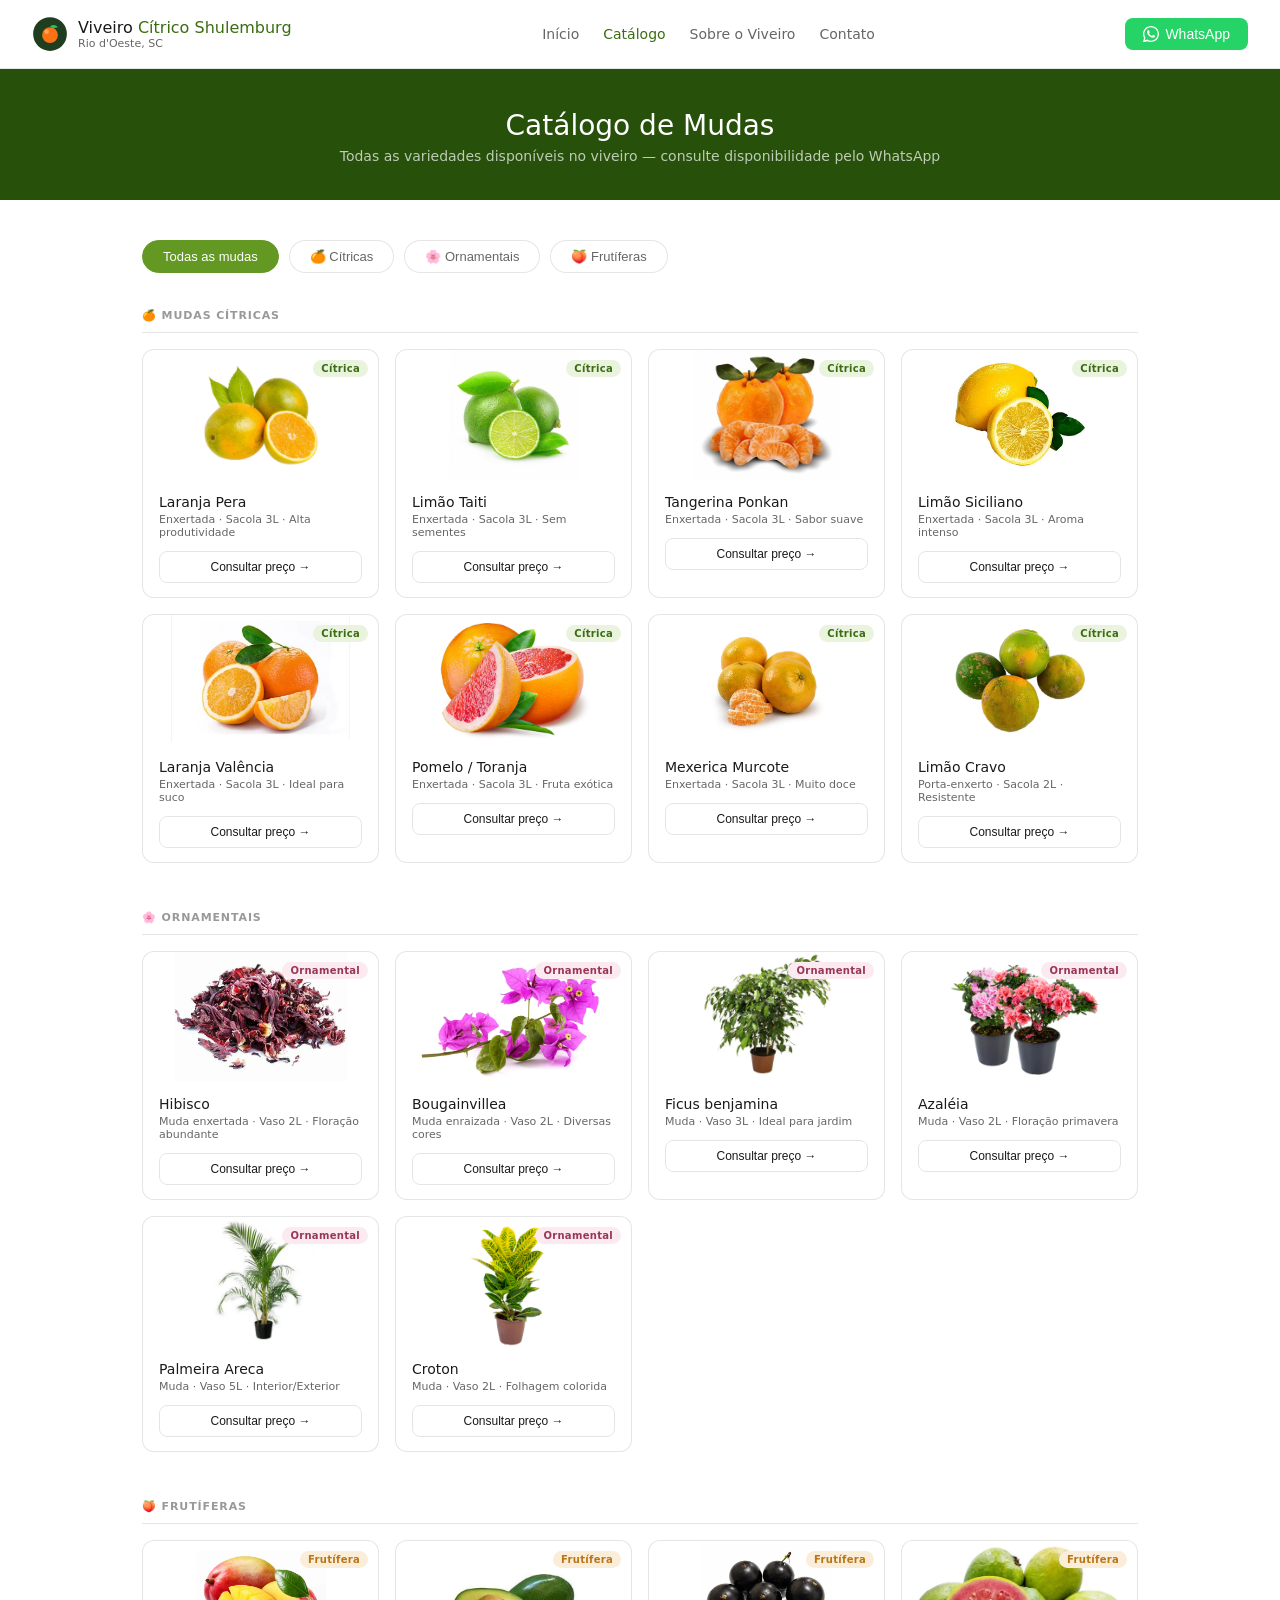
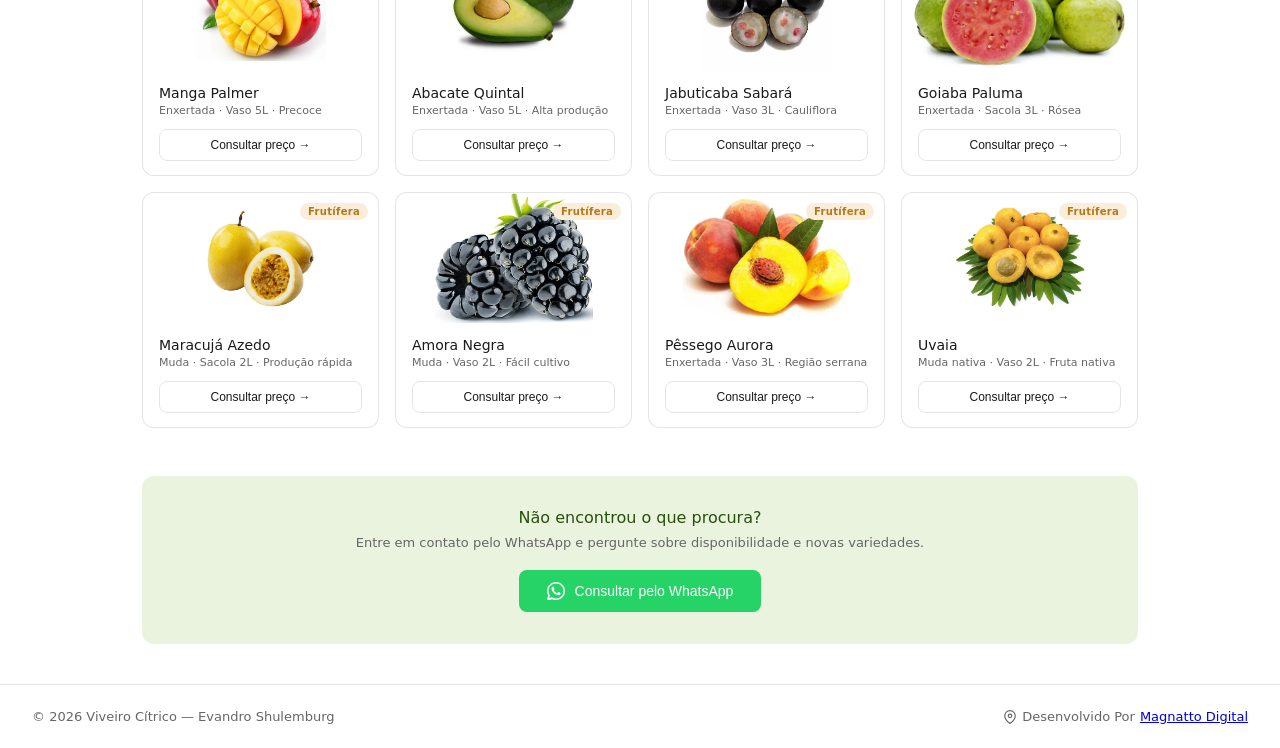
==== commit 63a82170: "Add files via upload" ====
--- a/catalogo.html
+++ b/catalogo.html
@@ -177,10 +177,8 @@
   <!-- NAVBAR -->
   <nav class="nav">
     <a href="index.html" class="logo" style="text-decoration:none;">
-      <div class="logo-icon">
-        <svg viewBox="0 0 20 20" fill="none" xmlns="http://www.w3.org/2000/svg">
-          <path d="M10 3C10 3 6 6 6 11C6 13.8 7.8 16 10 16C12.2 16 14 13.8 14 11C14 6 10 3 10 3Z" fill="white"/>
-          <path d="M10 16V19M7 19H13" stroke="white" stroke-width="1.5" stroke-linecap="round"/>
+      <div class="logo-icon" style="background:transparent;">
+        <img src="favicon.svg" alt="favicon">
         </svg>
       </div>
       <div>
